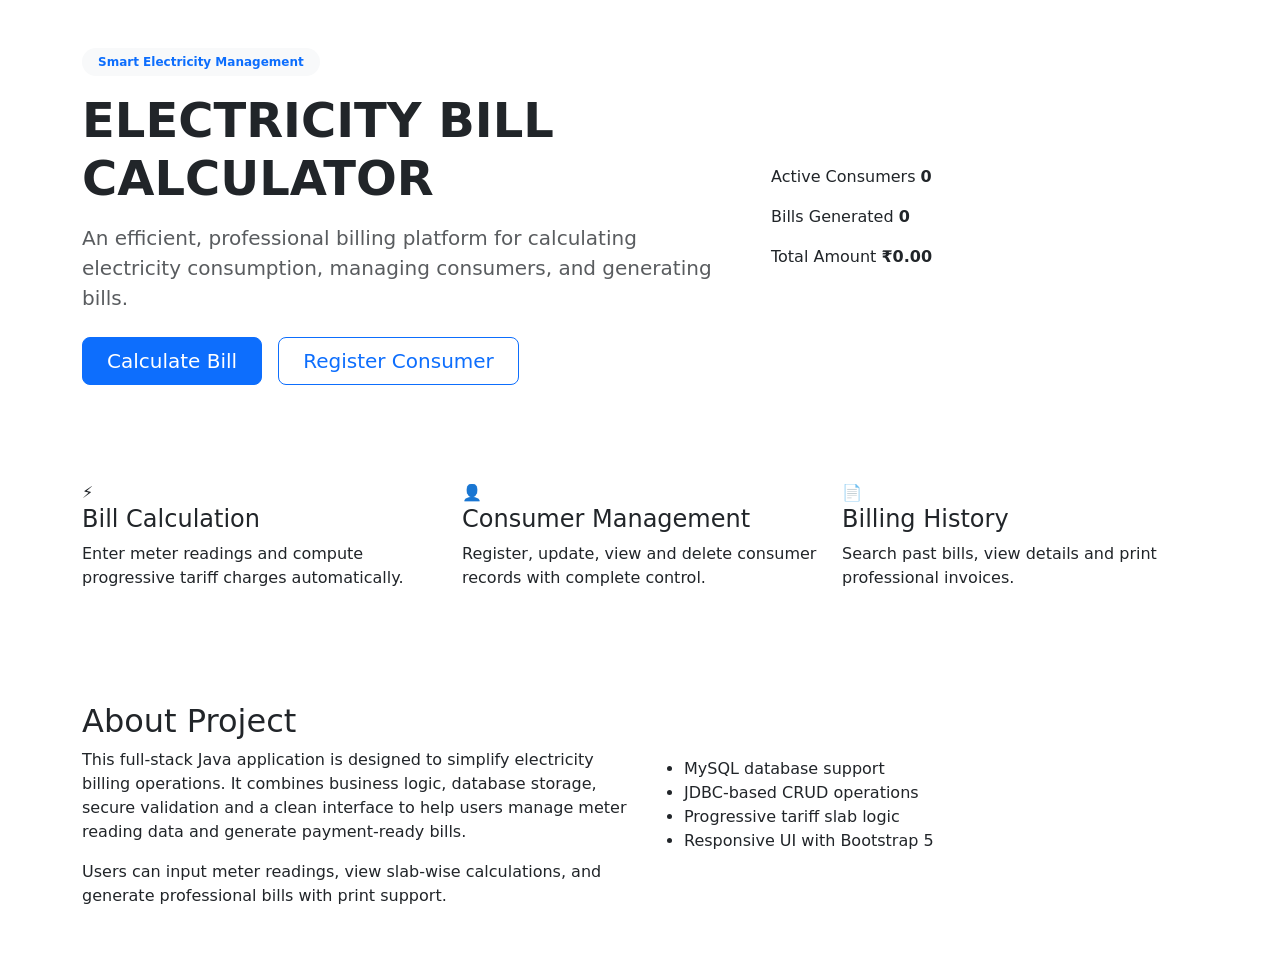
==== src/main/resources/templates/home.html @ db9d73e7 "Initial project setup for electricity bill calculator and full-stack Java app" ====
<!DOCTYPE html>
<html lang="en" xmlns:th="http://www.thymeleaf.org">
<head>
    <meta charset="UTF-8">
    <meta name="viewport" content="width=device-width, initial-scale=1.0">
    <title th:text="${title} + ' | Electricity Bill Calculator'">Electricity Bill Calculator</title>
    <link href="https://cdn.jsdelivr.net/npm/bootstrap@5.3.3/dist/css/bootstrap.min.css" rel="stylesheet">
    <link rel="stylesheet" href="/css/style.css">
</head>
<body>
<div th:replace="~{fragments/header :: header}"></div>
<main>
    <section class="hero-section">
        <div class="container py-5">
            <div class="row align-items-center g-4">
                <div class="col-lg-7">
                    <span class="badge rounded-pill bg-light text-primary px-3 py-2 mb-3">Smart Electricity Management</span>
                    <h1 class="display-5 fw-bold mb-3">ELECTRICITY BILL CALCULATOR</h1>
                    <p class="lead text-muted">An efficient, professional billing platform for calculating electricity consumption, managing consumers, and generating bills.</p>
                    <div class="d-flex gap-3 flex-wrap mt-4">
                        <a href="/calculate" class="btn btn-primary btn-lg px-4">Calculate Bill</a>
                        <a href="/consumers/new" class="btn btn-outline-primary btn-lg px-4">Register Consumer</a>
                    </div>
                </div>
                <div class="col-lg-5">
                    <div class="hero-card p-4">
                        <div class="stat-box mb-3">
                            <span class="label">Active Consumers</span>
                            <strong th:text="${@dashboardService.getDashboardSummary().get('totalConsumers')}">0</strong>
                        </div>
                        <div class="stat-box mb-3">
                            <span class="label">Bills Generated</span>
                            <strong th:text="${@dashboardService.getDashboardSummary().get('totalBills')}">0</strong>
                        </div>
                        <div class="stat-box">
                            <span class="label">Total Amount</span>
                            <strong>₹<span th:text="${@dashboardService.getDashboardSummary().get('totalBillingAmount')}">0.00</span></strong>
                        </div>
                    </div>
                </div>
            </div>
        </div>
    </section>

    <section class="container py-5">
        <div class="row g-4">
            <div class="col-md-4">
                <div class="feature-card h-100">
                    <div class="icon-box">⚡</div>
                    <h4>Bill Calculation</h4>
                    <p>Enter meter readings and compute progressive tariff charges automatically.</p>
                </div>
            </div>
            <div class="col-md-4">
                <div class="feature-card h-100">
                    <div class="icon-box">👤</div>
                    <h4>Consumer Management</h4>
                    <p>Register, update, view and delete consumer records with complete control.</p>
                </div>
            </div>
            <div class="col-md-4">
                <div class="feature-card h-100">
                    <div class="icon-box">📄</div>
                    <h4>Billing History</h4>
                    <p>Search past bills, view details and print professional invoices.</p>
                </div>
            </div>
        </div>
    </section>

    <section class="about-section py-5">
        <div class="container">
            <div class="row align-items-center">
                <div class="col-lg-6">
                    <h2 class="section-title">About Project</h2>
                    <p>This full-stack Java application is designed to simplify electricity billing operations. It combines business logic, database storage, secure validation and a clean interface to help users manage meter reading data and generate payment-ready bills.</p>
                    <p>Users can input meter readings, view slab-wise calculations, and generate professional bills with print support.</p>
                </div>
                <div class="col-lg-6">
                    <div class="info-panel">
                        <ul>
                            <li>MySQL database support</li>
                            <li>JDBC-based CRUD operations</li>
                            <li>Progressive tariff slab logic</li>
                            <li>Responsive UI with Bootstrap 5</li>
                        </ul>
                    </div>
                </div>
            </div>
        </div>
    </section>
</main>

<script src="https://cdn.jsdelivr.net/npm/bootstrap@5.3.3/dist/js/bootstrap.bundle.min.js"></script>
</body>
</html>
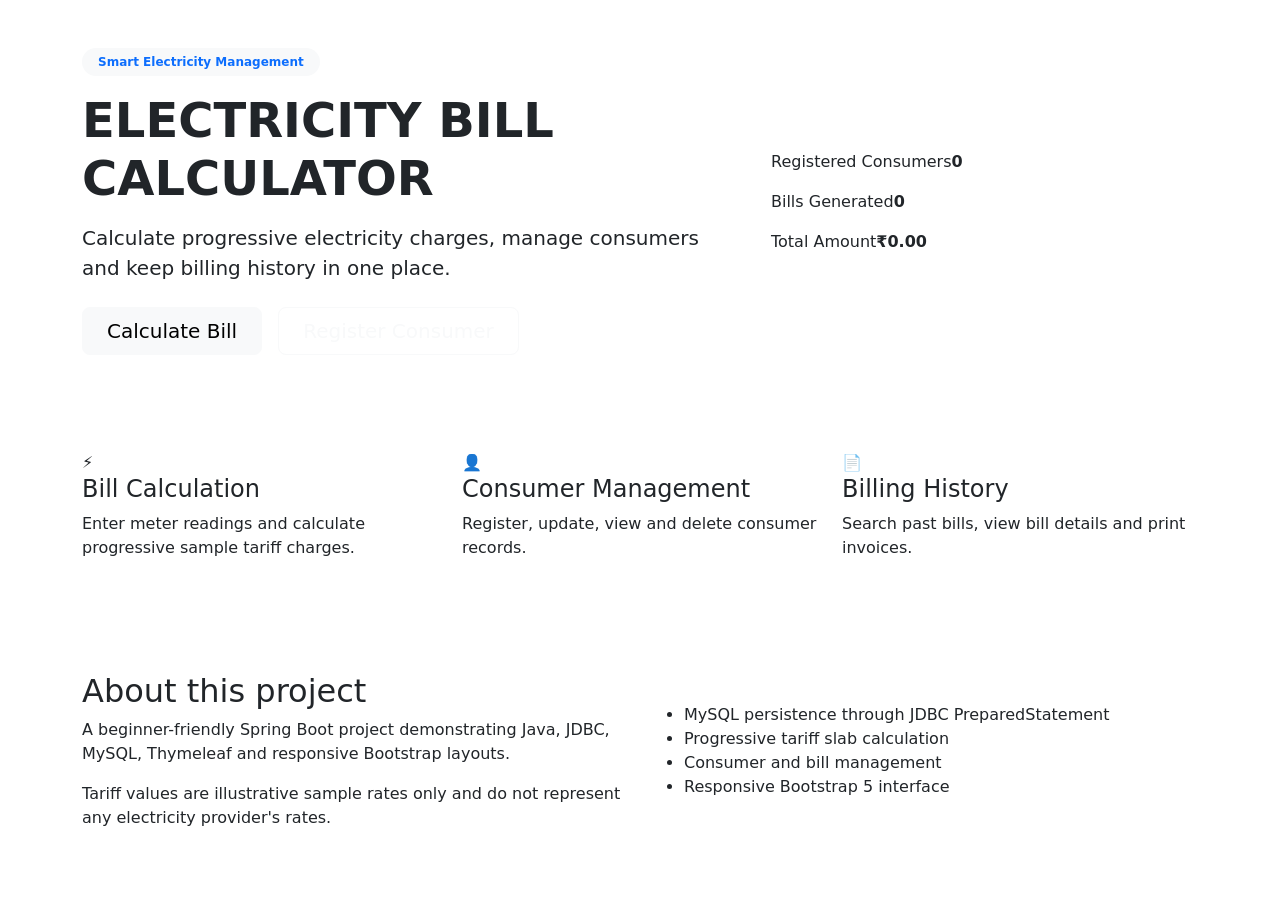
==== commit fe70cfdb: "Make javabill Windows 10 and VS Code ready" ====
--- a/src/main/resources/templates/home.html
+++ b/src/main/resources/templates/home.html
@@ -5,7 +5,7 @@
     <meta name="viewport" content="width=device-width, initial-scale=1.0">
     <title th:text="${title} + ' | Electricity Bill Calculator'">Electricity Bill Calculator</title>
     <link href="https://cdn.jsdelivr.net/npm/bootstrap@5.3.3/dist/css/bootstrap.min.css" rel="stylesheet">
-    <link rel="stylesheet" href="/css/style.css">
+    <link rel="stylesheet" th:href="@{/css/style.css}">
 </head>
 <body>
 <div th:replace="~{fragments/header :: header}"></div>
@@ -16,81 +16,31 @@
                 <div class="col-lg-7">
                     <span class="badge rounded-pill bg-light text-primary px-3 py-2 mb-3">Smart Electricity Management</span>
                     <h1 class="display-5 fw-bold mb-3">ELECTRICITY BILL CALCULATOR</h1>
-                    <p class="lead text-muted">An efficient, professional billing platform for calculating electricity consumption, managing consumers, and generating bills.</p>
+                    <p class="lead">Calculate progressive electricity charges, manage consumers and keep billing history in one place.</p>
                     <div class="d-flex gap-3 flex-wrap mt-4">
-                        <a href="/calculate" class="btn btn-primary btn-lg px-4">Calculate Bill</a>
-                        <a href="/consumers/new" class="btn btn-outline-primary btn-lg px-4">Register Consumer</a>
+                        <a href="/calculate" class="btn btn-light btn-lg px-4">Calculate Bill</a>
+                        <a href="/consumers/new" class="btn btn-outline-light btn-lg px-4">Register Consumer</a>
                     </div>
                 </div>
                 <div class="col-lg-5">
                     <div class="hero-card p-4">
-                        <div class="stat-box mb-3">
-                            <span class="label">Active Consumers</span>
-                            <strong th:text="${@dashboardService.getDashboardSummary().get('totalConsumers')}">0</strong>
-                        </div>
-                        <div class="stat-box mb-3">
-                            <span class="label">Bills Generated</span>
-                            <strong th:text="${@dashboardService.getDashboardSummary().get('totalBills')}">0</strong>
-                        </div>
-                        <div class="stat-box">
-                            <span class="label">Total Amount</span>
-                            <strong>₹<span th:text="${@dashboardService.getDashboardSummary().get('totalBillingAmount')}">0.00</span></strong>
-                        </div>
+                        <div class="stat-box mb-3"><span class="label">Registered Consumers</span><strong th:text="${summary.totalConsumers}">0</strong></div>
+                        <div class="stat-box mb-3"><span class="label">Bills Generated</span><strong th:text="${summary.totalBills}">0</strong></div>
+                        <div class="stat-box"><span class="label">Total Amount</span><strong>₹<span th:text="${summary.totalBillingAmount}">0.00</span></strong></div>
                     </div>
                 </div>
             </div>
         </div>
     </section>
-
     <section class="container py-5">
         <div class="row g-4">
-            <div class="col-md-4">
-                <div class="feature-card h-100">
-                    <div class="icon-box">⚡</div>
-                    <h4>Bill Calculation</h4>
-                    <p>Enter meter readings and compute progressive tariff charges automatically.</p>
-                </div>
-            </div>
-            <div class="col-md-4">
-                <div class="feature-card h-100">
-                    <div class="icon-box">👤</div>
-                    <h4>Consumer Management</h4>
-                    <p>Register, update, view and delete consumer records with complete control.</p>
-                </div>
-            </div>
-            <div class="col-md-4">
-                <div class="feature-card h-100">
-                    <div class="icon-box">📄</div>
-                    <h4>Billing History</h4>
-                    <p>Search past bills, view details and print professional invoices.</p>
-                </div>
-            </div>
+            <div class="col-md-4"><div class="feature-card h-100"><div class="icon-box">⚡</div><h4>Bill Calculation</h4><p>Enter meter readings and calculate progressive sample tariff charges.</p></div></div>
+            <div class="col-md-4"><div class="feature-card h-100"><div class="icon-box">👤</div><h4>Consumer Management</h4><p>Register, update, view and delete consumer records.</p></div></div>
+            <div class="col-md-4"><div class="feature-card h-100"><div class="icon-box">📄</div><h4>Billing History</h4><p>Search past bills, view bill details and print invoices.</p></div></div>
         </div>
     </section>
-
-    <section class="about-section py-5">
-        <div class="container">
-            <div class="row align-items-center">
-                <div class="col-lg-6">
-                    <h2 class="section-title">About Project</h2>
-                    <p>This full-stack Java application is designed to simplify electricity billing operations. It combines business logic, database storage, secure validation and a clean interface to help users manage meter reading data and generate payment-ready bills.</p>
-                    <p>Users can input meter readings, view slab-wise calculations, and generate professional bills with print support.</p>
-                </div>
-                <div class="col-lg-6">
-                    <div class="info-panel">
-                        <ul>
-                            <li>MySQL database support</li>
-                            <li>JDBC-based CRUD operations</li>
-                            <li>Progressive tariff slab logic</li>
-                            <li>Responsive UI with Bootstrap 5</li>
-                        </ul>
-                    </div>
-                </div>
-            </div>
-        </div>
-    </section>
+    <section class="about-section py-5"><div class="container"><div class="row align-items-center"><div class="col-lg-6"><h2 class="section-title">About this project</h2><p>A beginner-friendly Spring Boot project demonstrating Java, JDBC, MySQL, Thymeleaf and responsive Bootstrap layouts.</p><p>Tariff values are illustrative sample rates only and do not represent any electricity provider's rates.</p></div><div class="col-lg-6"><div class="info-panel"><ul><li>MySQL persistence through JDBC PreparedStatement</li><li>Progressive tariff slab calculation</li><li>Consumer and bill management</li><li>Responsive Bootstrap 5 interface</li></ul></div></div></div></div></section>
 </main>
-
 <script src="https://cdn.jsdelivr.net/npm/bootstrap@5.3.3/dist/js/bootstrap.bundle.min.js"></script>
 </body>
 </html>
